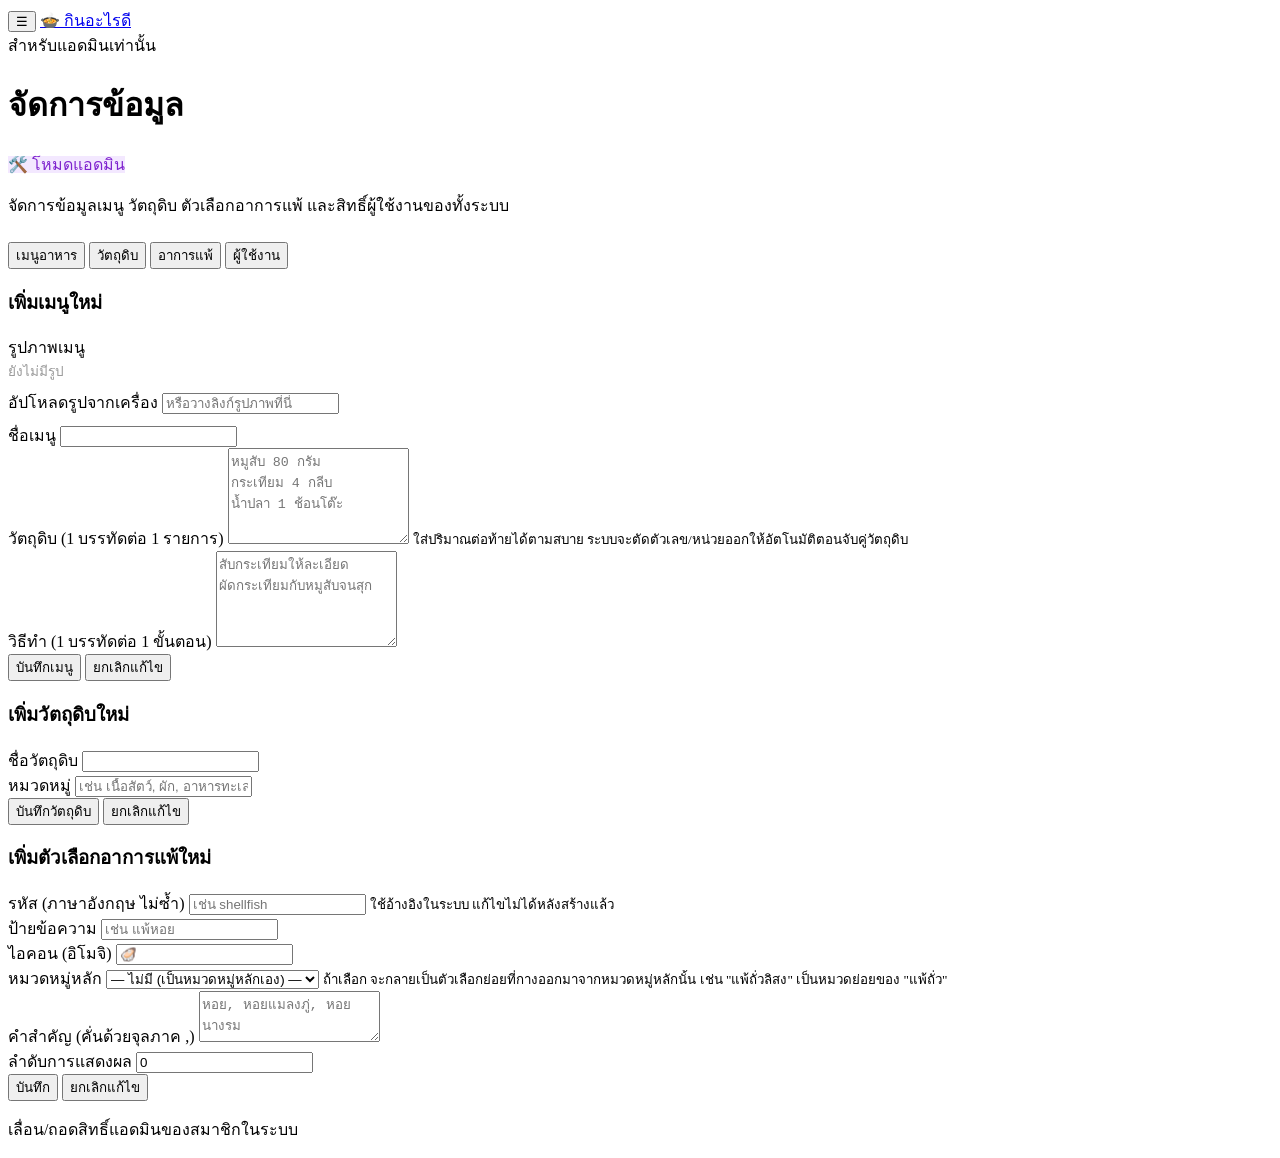
==== admin.html @ dc948e1c "Update admin.html" ====
<!DOCTYPE html>
<html lang="th">
<head>
<meta charset="UTF-8" />
<script>
  // กันหน้าวาบสีผิดธีมตอนโหลด (อ่านค่าธีมที่เคยเลือกไว้ก่อน CSS จะ paint)
  (function () {
    try {
      var t = localStorage.getItem('theme');
      document.documentElement.setAttribute('data-theme', t === 'dark' ? 'dark' : 'light');
    } catch (e) {}
  })();
</script>
<meta name="viewport" content="width=device-width, initial-scale=1.0" />
<title>แผงควบคุมแอดมิน — กินอะไรดี</title>
<link rel="preconnect" href="https://fonts.googleapis.com">
<link href="https://fonts.googleapis.com/css2?family=Noto+Sans+Thai:wght@400;500;600;700;800&display=swap" rel="stylesheet">
<link rel="stylesheet" href="css/style.css" />
</head>
<body data-page="admin">

  <div class="app-shell">
    <aside class="app-sidebar" id="app-sidebar"></aside>
    <div class="app-sidebar-overlay" id="app-sidebar-overlay"></div>

    <div class="mobile-topbar">
      <button class="mobile-topbar-toggle" aria-label="เปิดเมนู">☰</button>
      <a href="home.html" class="brand"><span class="brand-mark">🍲</span> กินอะไรดี</a>
    </div>

    <main class="app-main">
      <div class="app-main-inner">
      <span class="eyebrow">สำหรับแอดมินเท่านั้น</span>
      <div class="row-wrap" style="margin-bottom:6px">
        <h1 class="mb-0">จัดการข้อมูล</h1>
        <span class="tag" style="background:#F3E8FF; color:#7E22CE">🛠️ โหมดแอดมิน</span>
      </div>
      <p style="margin-bottom:24px">จัดการข้อมูลเมนู วัตถุดิบ ตัวเลือกอาการแพ้ และสิทธิ์ผู้ใช้งานของทั้งระบบ</p>

      <div class="tab-bar">
        <button class="tab-btn is-active" data-tab="menus">เมนูอาหาร</button>
        <button class="tab-btn" data-tab="ingredients">วัตถุดิบ</button>
        <button class="tab-btn" data-tab="allergens">อาการแพ้</button>
        <button class="tab-btn" data-tab="users">ผู้ใช้งาน</button>
      </div>

      <!-- ===== TAB: เมนูอาหาร ===== -->
      <section class="tab-panel is-active" data-tab-panel="menus">
        <div class="grid-2col">
          <div class="col-side panel">
            <h3 id="menu-form-title">เพิ่มเมนูใหม่</h3>
            <div id="menu-form-error" class="form-error"></div>
            <form id="menu-form">
              <input type="hidden" id="menu-id" />
              <div class="field">
                <label>รูปภาพเมนู</label>
                <div id="menu-image-preview-wrap" style="display:flex; align-items:center; gap:12px; margin-bottom:8px;">
                  <img id="menu-image-preview" src="" alt="" style="width:64px; height:64px; object-fit:cover; border-radius:8px; background:#F7F7F8; display:none;" />
                  <span id="menu-image-preview-empty" style="color:#999; font-size:0.85rem;">ยังไม่มีรูป</span>
                </div>
                <label for="menu-image-file" class="btn btn-outline btn-sm" style="cursor:pointer; display:inline-block; margin-bottom:8px;">
                  อัปโหลดรูปจากเครื่อง
                </label>
                <input type="file" id="menu-image-file" accept="image/jpeg, image/png, image/webp" style="display:none;" />
                <input type="url" id="menu-image" class="input" placeholder="หรือวางลิงก์รูปภาพที่นี่" />
              </div>
              <div class="field">
                <label for="menu-name">ชื่อเมนู</label>
                <input type="text" id="menu-name" class="input" required />
              </div>
              <div class="field">
                <label for="menu-ingredients">วัตถุดิบ (1 บรรทัดต่อ 1 รายการ)</label>
                <textarea id="menu-ingredients" class="input" rows="6" required placeholder="หมูสับ 80 กรัม&#10;กระเทียม 4 กลีบ&#10;น้ำปลา 1 ช้อนโต๊ะ"></textarea>
                <small>ใส่ปริมาณต่อท้ายได้ตามสบาย ระบบจะตัดตัวเลข/หน่วยออกให้อัตโนมัติตอนจับคู่วัตถุดิบ</small>
              </div>
              <div class="field">
                <label for="menu-steps">วิธีทำ (1 บรรทัดต่อ 1 ขั้นตอน)</label>
                <textarea id="menu-steps" class="input" rows="6" required placeholder="สับกระเทียมให้ละเอียด&#10;ผัดกระเทียมกับหมูสับจนสุก"></textarea>
              </div>
              <div class="row-wrap">
                <button type="submit" class="btn btn-primary">บันทึกเมนู</button>
                <button type="button" id="menu-form-cancel" class="btn btn-ghost hidden">ยกเลิกแก้ไข</button>
              </div>
            </form>
          </div>
          <div class="col-main">
            <div id="menu-list" class="admin-list"></div>
          </div>
        </div>
      </section>

      <!-- ===== TAB: วัตถุดิบ ===== -->
      <section class="tab-panel" data-tab-panel="ingredients">
        <div class="grid-2col">
          <div class="col-side panel">
            <h3 id="ingredient-form-title">เพิ่มวัตถุดิบใหม่</h3>
            <div id="ingredient-form-error" class="form-error"></div>
            <form id="ingredient-form">
              <input type="hidden" id="ingredient-id" />
              <div class="field">
                <label for="ingredient-name">ชื่อวัตถุดิบ</label>
                <input type="text" id="ingredient-name" class="input" required />
              </div>
              <div class="field">
                <label for="ingredient-category">หมวดหมู่</label>
                <input type="text" id="ingredient-category" class="input" list="ingredient-category-options" placeholder="เช่น เนื้อสัตว์, ผัก, อาหารทะเล, เครื่องปรุง" />
                <datalist id="ingredient-category-options"></datalist>
              </div>
              <div class="row-wrap">
                <button type="submit" class="btn btn-primary">บันทึกวัตถุดิบ</button>
                <button type="button" id="ingredient-form-cancel" class="btn btn-ghost hidden">ยกเลิกแก้ไข</button>
              </div>
            </form>
          </div>
          <div class="col-main">
            <div id="ingredient-list" class="admin-list"></div>
          </div>
        </div>
      </section>

      <!-- ===== TAB: อาการแพ้ ===== -->
      <section class="tab-panel" data-tab-panel="allergens">
        <div class="grid-2col">
          <div class="col-side panel">
            <h3 id="allergen-form-title">เพิ่มตัวเลือกอาการแพ้ใหม่</h3>
            <div id="allergen-form-error" class="form-error"></div>
            <form id="allergen-form">
              <div class="field">
                <label for="allergen-id">รหัส (ภาษาอังกฤษ ไม่ซ้ำ)</label>
                <input type="text" id="allergen-id" class="input" required pattern="[a-z0-9_\-]+" placeholder="เช่น shellfish" />
                <small>ใช้อ้างอิงในระบบ แก้ไขไม่ได้หลังสร้างแล้ว</small>
              </div>
              <div class="field-row two">
                <div class="field">
                  <label for="allergen-label">ป้ายข้อความ</label>
                  <input type="text" id="allergen-label" class="input" required placeholder="เช่น แพ้หอย" />
                </div>
                <div class="field">
                  <label for="allergen-icon">ไอคอน (อิโมจิ)</label>
                  <input type="text" id="allergen-icon" class="input" required placeholder="🦪" />
                </div>
              </div>
              <div class="field">
                <label for="allergen-parent">หมวดหมู่หลัก</label>
                <select id="allergen-parent" class="input">
                  <option value="">— ไม่มี (เป็นหมวดหมู่หลักเอง) —</option>
                </select>
                <small>ถ้าเลือก จะกลายเป็นตัวเลือกย่อยที่กางออกมาจากหมวดหมู่หลักนั้น เช่น "แพ้ถั่วลิสง" เป็นหมวดย่อยของ "แพ้ถั่ว"</small>
              </div>
              <div class="field">
                <label for="allergen-keywords">คำสำคัญ (คั่นด้วยจุลภาค ,)</label>
                <textarea id="allergen-keywords" class="input" rows="3" required placeholder="หอย, หอยแมลงภู่, หอยนางรม"></textarea>
              </div>
              <div class="field">
                <label for="allergen-order">ลำดับการแสดงผล</label>
                <input type="number" id="allergen-order" class="input" value="0" />
              </div>
              <div class="row-wrap">
                <button type="submit" class="btn btn-primary">บันทึก</button>
                <button type="button" id="allergen-form-cancel" class="btn btn-ghost hidden">ยกเลิกแก้ไข</button>
              </div>
            </form>
          </div>
          <div class="col-main">
            <div id="allergen-list" class="admin-list"></div>
          </div>
        </div>
      </section>

      <!-- ===== TAB: ผู้ใช้งาน ===== -->
      <section class="tab-panel" data-tab-panel="users">
        <p class="form-note" style="margin-bottom:16px">เลื่อน/ถอดสิทธิ์แอดมินของสมาชิกในระบบ</p>
        <div id="user-list" class="admin-list"></div>
      </section>

      </div>
    </main>
  </div>

  <script src="https://cdn.jsdelivr.net/npm/@supabase/supabase-js@2/dist/umd/supabase.js"></script>
  <script src="js/supabase-client.js"></script>
  <script src="js/db.js"></script>
  <script src="js/data.js"></script>
  <script src="js/ui.js"></script>
  <script src="js/guard.js"></script>
  <script src="js/admin.js"></script>
</body>
</html>
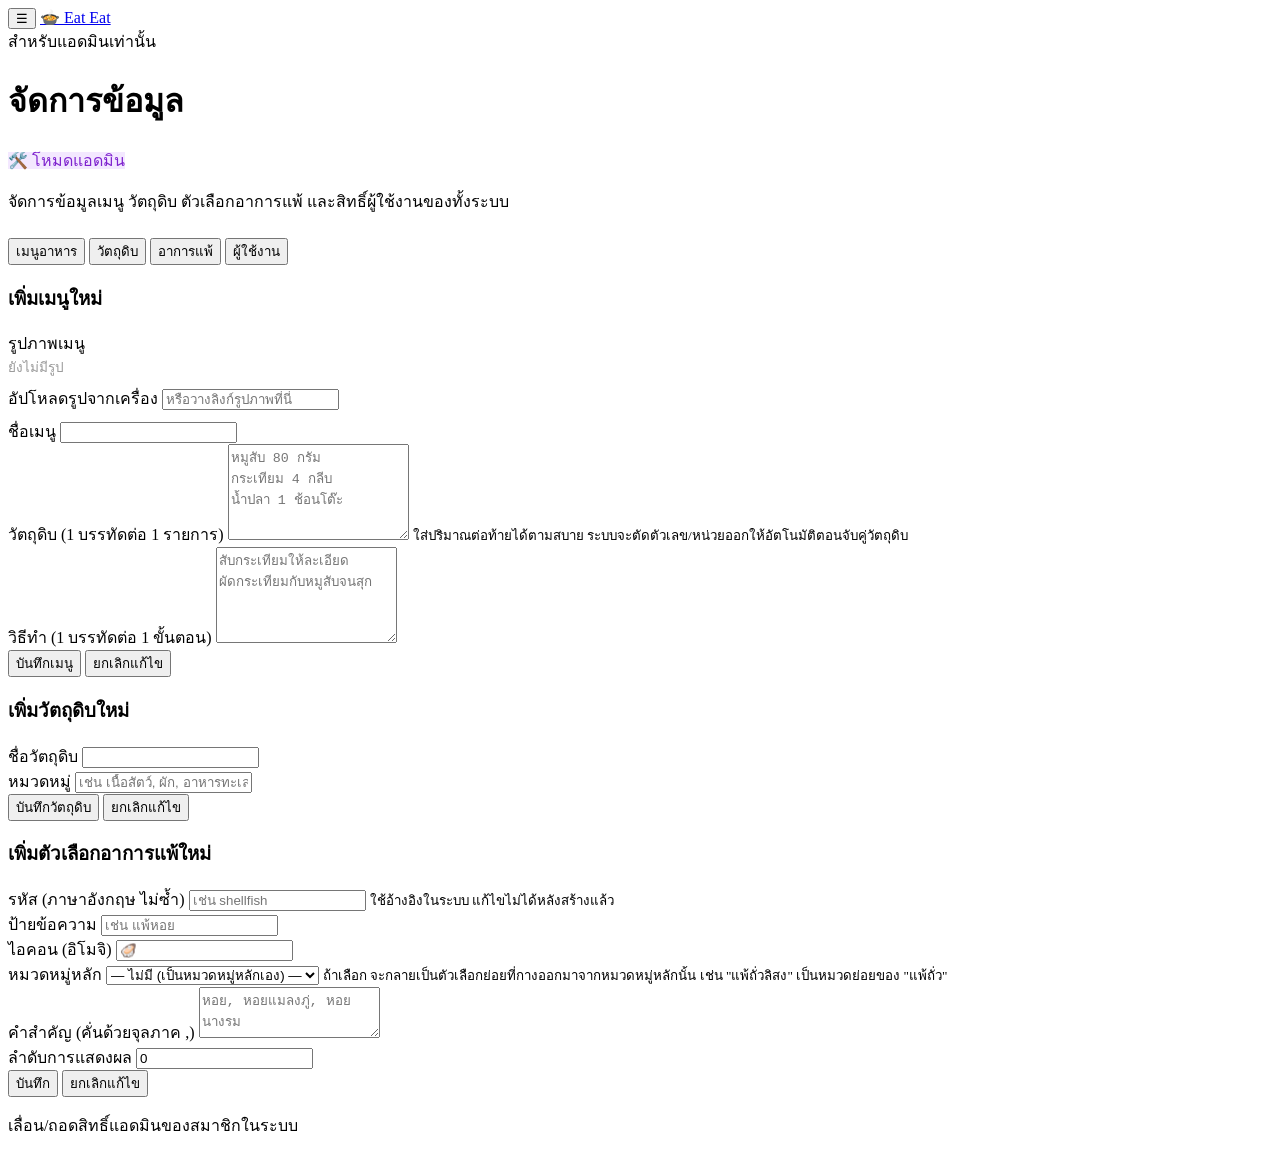
==== commit e7d90153: "Update admin.html" ====
--- a/admin.html
+++ b/admin.html
@@ -12,7 +12,7 @@
   })();
 </script>
 <meta name="viewport" content="width=device-width, initial-scale=1.0" />
-<title>แผงควบคุมแอดมิน — กินอะไรดี</title>
+<title>จัดการข้อมูล — Eat Eat</title>
 <link rel="preconnect" href="https://fonts.googleapis.com">
 <link href="https://fonts.googleapis.com/css2?family=Noto+Sans+Thai:wght@400;500;600;700;800&display=swap" rel="stylesheet">
 <link rel="stylesheet" href="css/style.css" />
@@ -25,7 +25,7 @@
 
     <div class="mobile-topbar">
       <button class="mobile-topbar-toggle" aria-label="เปิดเมนู">☰</button>
-      <a href="home.html" class="brand"><span class="brand-mark">🍲</span> กินอะไรดี</a>
+      <a href="home.html" class="brand"><span class="brand-mark">🍲</span> Eat Eat</a>
     </div>
 
     <main class="app-main">
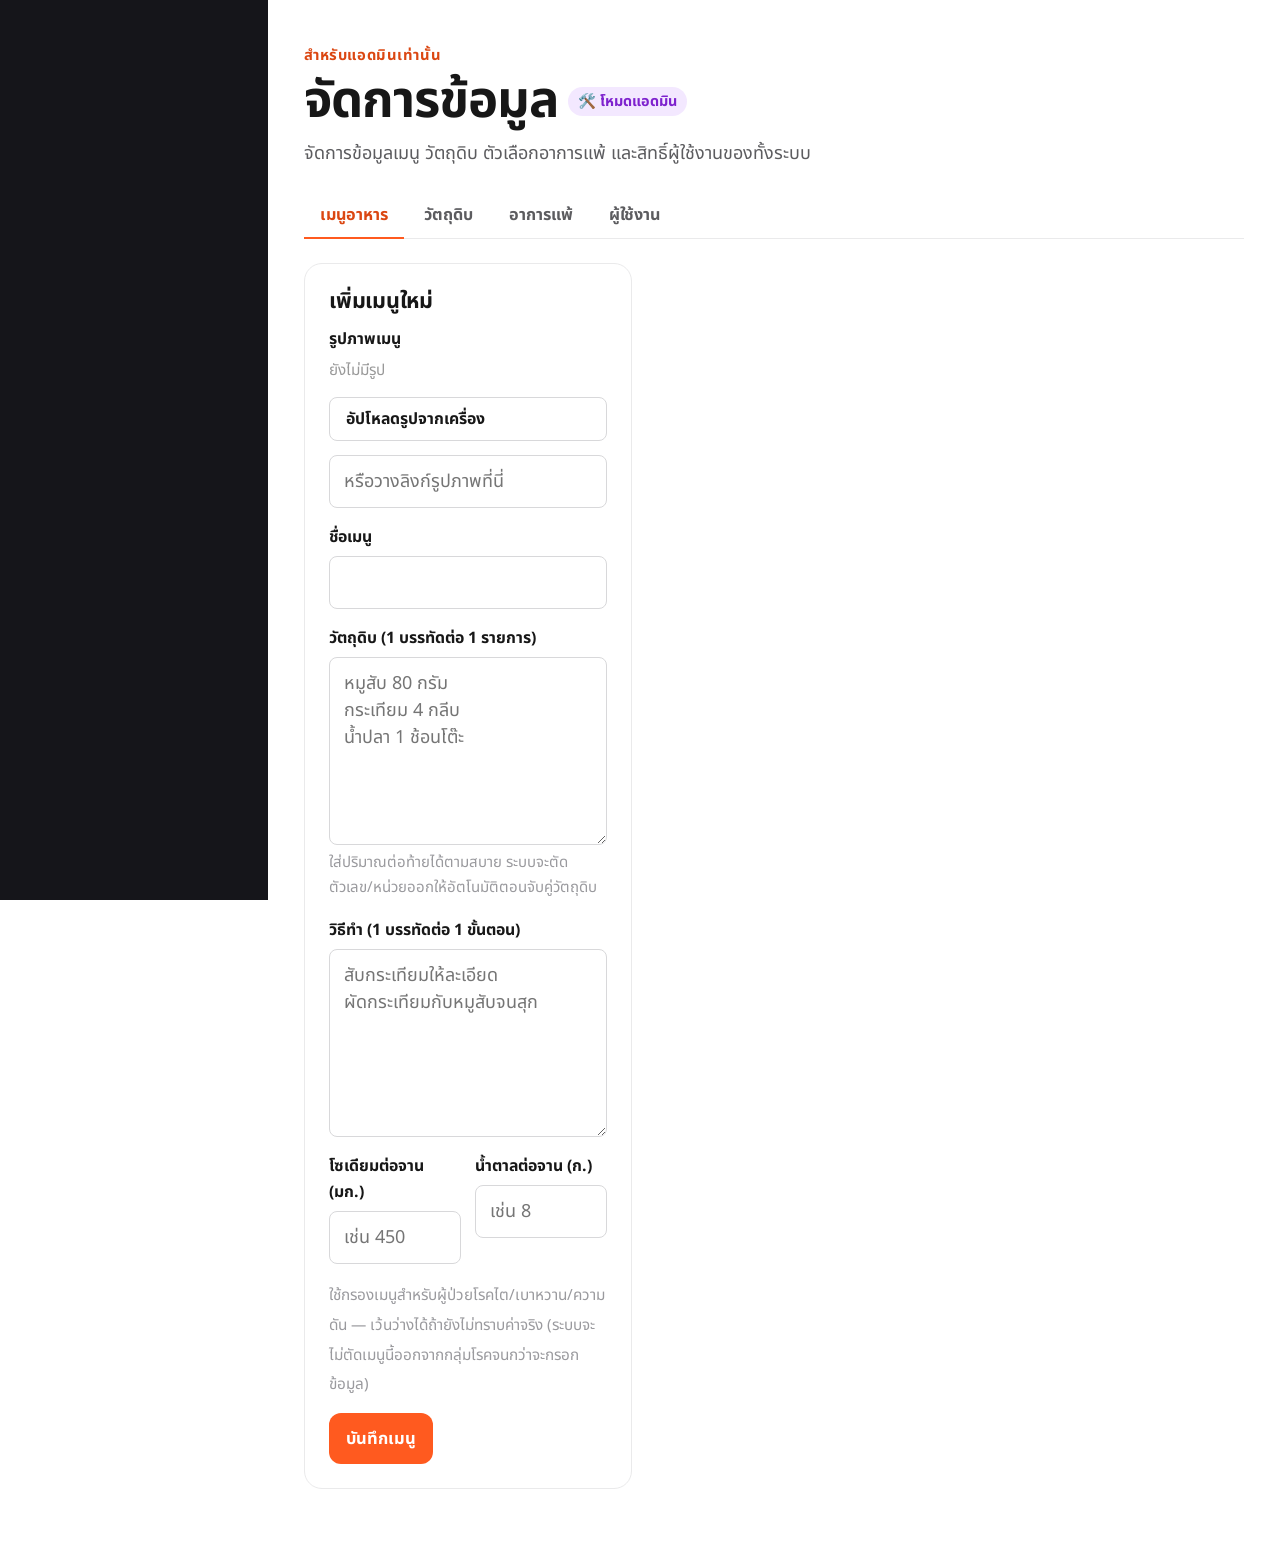
==== commit ceb458b4: "Add files via upload" ====
--- a/admin.html
+++ b/admin.html
@@ -12,7 +12,7 @@
   })();
 </script>
 <meta name="viewport" content="width=device-width, initial-scale=1.0" />
-<title>จัดการข้อมูล — Eat Eat</title>
+<title>จัดการข้อมูล — กินอะไรดี</title>
 <link rel="preconnect" href="https://fonts.googleapis.com">
 <link href="https://fonts.googleapis.com/css2?family=Noto+Sans+Thai:wght@400;500;600;700;800&display=swap" rel="stylesheet">
 <link rel="stylesheet" href="css/style.css" />
@@ -25,7 +25,7 @@
 
     <div class="mobile-topbar">
       <button class="mobile-topbar-toggle" aria-label="เปิดเมนู">☰</button>
-      <a href="home.html" class="brand"><span class="brand-mark">🍲</span> Eat Eat</a>
+      <a href="home.html" class="brand"><span class="brand-mark">🍲</span> กินอะไรดี</a>
     </div>
 
     <main class="app-main">
@@ -77,7 +77,18 @@
                 <label for="menu-steps">วิธีทำ (1 บรรทัดต่อ 1 ขั้นตอน)</label>
                 <textarea id="menu-steps" class="input" rows="6" required placeholder="สับกระเทียมให้ละเอียด&#10;ผัดกระเทียมกับหมูสับจนสุก"></textarea>
               </div>
-              <div class="row-wrap">
+              <div class="field-row two">
+                <div class="field">
+                  <label for="menu-sodium">โซเดียมต่อจาน (มก.)</label>
+                  <input type="number" id="menu-sodium" class="input" min="0" step="1" placeholder="เช่น 450" />
+                </div>
+                <div class="field">
+                  <label for="menu-sugar">น้ำตาลต่อจาน (ก.)</label>
+                  <input type="number" id="menu-sugar" class="input" min="0" step="0.1" placeholder="เช่น 8" />
+                </div>
+              </div>
+              <small class="form-note">ใช้กรองเมนูสำหรับผู้ป่วยโรคไต/เบาหวาน/ความดัน — เว้นว่างได้ถ้ายังไม่ทราบค่าจริง (ระบบจะไม่ตัดเมนูนี้ออกจากกลุ่มโรคจนกว่าจะกรอกข้อมูล)</small>
+              <div class="row-wrap" style="margin-top:14px">
                 <button type="submit" class="btn btn-primary">บันทึกเมนู</button>
                 <button type="button" id="menu-form-cancel" class="btn btn-ghost hidden">ยกเลิกแก้ไข</button>
               </div>
--- a/css/style.css
+++ b/css/style.css
@@ -0,0 +1,1409 @@
+/* =========================================================
+   ระบบแนะนำเมนูอาหาร — Stylesheet
+   ดีไซน์: โมเดิร์น เรียบง่าย มินิมอล — ขาวตัดส้ม
+   โครงสร้าง: Tokens -> Base -> Layout -> Components -> Pages -> Utilities
+   ========================================================= */
+
+/* ----------  Design tokens ---------- */
+:root {
+  /* พื้นหลังขาวสะอาด ใช้ส้มเป็นสีหลักเพียงสีเดียว ส่วนแดง/เขียวสงวนไว้
+     สื่อความหมายเชิงความปลอดภัยของอาหาร (แพ้/ปลอดภัย) เท่านั้น */
+  --bg: #FFFFFF;
+  --surface: #FFFFFF;
+  --surface-alt: #F7F7F8;
+  --surface-sunken: #F2F2F3;
+
+  --ink: #171717;
+  --ink-soft: #5C5C5F;
+  --ink-faint: #9A9A9E;
+
+  --primary: #FF5A1F;
+  --primary-dark: #DB4712;
+  --primary-darker: #B93A0D;
+  --primary-tint: #FFE7DA;
+  --primary-tint-soft: #FFF3EC;
+
+  --danger: #DC2626;
+  --danger-dark: #B91C1C;
+  --danger-tint: #FCE8E6;
+
+  --success: #16A34A;
+  --success-dark: #15803D;
+  --success-tint: #E6F6EB;
+
+  --border: #EAEAEB;
+  --border-strong: #D8D8DA;
+
+  --radius-sm: 8px;
+  --radius-md: 12px;
+  --radius-lg: 18px;
+  --radius-pill: 999px;
+
+  --shadow-sm: 0 1px 2px rgba(23, 23, 23, 0.06);
+  --shadow-md: 0 16px 40px -16px rgba(23, 23, 23, 0.22);
+
+  --font-display: 'Noto Sans Thai', 'Inter', sans-serif;
+  --font-body: 'Noto Sans Thai', 'Inter', sans-serif;
+
+  --container: 1180px;
+  --nav-h: 64px;
+
+  /* โทนกลับสี ("ชิพเข้ม") สำหรับ toast/ปุ่ม-dark/แท็บที่ active — ตั้งเป็นโทเคนแยก
+     เพราะความหมายของมันคือ "เน้นสุด" ไม่ใช่ "สีตัวอักษร" เหมือน --ink เลยต้องสลับขั้ว
+     กันเองเวลาเปลี่ยนธีม ไม่ผูกกับ --ink โดยตรง */
+  --contrast-bg: #171717;
+  --contrast-text: #FFFFFF;
+
+  /* Sidebar ของโซนสมาชิก/แอดมินตั้งใจให้มืดเสมอไม่ว่าจะสลับธีมไหน เพื่อให้ยังดู
+     เป็นแถบควบคุมที่แยกจากพื้นที่เนื้อหาชัดเจน */
+  --sidebar-bg: #15151a;
+
+  --navbar-bg: rgba(255, 255, 255, 0.9);
+}
+
+/* ---------- ธีมมืด ---------- */
+:root[data-theme="dark"] {
+  --bg: #121214;
+  --surface: #1B1B1F;
+  --surface-alt: #232327;
+  --surface-sunken: #1A1A1D;
+
+  --ink: #F2F2F2;
+  --ink-soft: #B9B9BE;
+  --ink-faint: #7A7A80;
+
+  --primary: #FF6A33;
+  --primary-dark: #FF8255;
+  --primary-darker: #FFA37A;
+  --primary-tint: #3A2015;
+  --primary-tint-soft: #2A160F;
+
+  --danger: #F87171;
+  --danger-dark: #FCA5A5;
+  --danger-tint: #3B1617;
+
+  --success: #4ADE80;
+  --success-dark: #86EFAC;
+  --success-tint: #11291A;
+
+  --border: #2A2A30;
+  --border-strong: #3A3A42;
+
+  --shadow-sm: 0 1px 2px rgba(0, 0, 0, 0.5);
+  --shadow-md: 0 16px 40px -16px rgba(0, 0, 0, 0.65);
+
+  --contrast-bg: #F2F2F2;
+  --contrast-text: #121214;
+
+  --navbar-bg: rgba(18, 18, 20, 0.86);
+}
+
+/* จุดที่ยังอ้างอิงสีตายตัวแทนโทเคน (เพิ่มเข้ามาทีหลังในหน้า Home/การ์ดข่าว ฯลฯ)
+   ปรับให้เข้ากับธีมมืดเป็นรายจุดตรงนี้ */
+:root[data-theme="dark"] .chip button { background: rgba(255, 255, 255, 0.1); }
+:root[data-theme="dark"] .chip button:hover { background: rgba(255, 255, 255, 0.18); }
+:root[data-theme="dark"] .overlay { background: rgba(0, 0, 0, 0.6); }
+:root[data-theme="dark"] .home-title { color: var(--ink); }
+:root[data-theme="dark"] .home-subtitle { color: var(--ink-soft); }
+:root[data-theme="dark"] .section-title { color: var(--ink); }
+:root[data-theme="dark"] .news-card { background: var(--surface); border-color: var(--border); box-shadow: none; }
+:root[data-theme="dark"] .news-card:hover { border-color: var(--primary); box-shadow: var(--shadow-sm); }
+:root[data-theme="dark"] .news-icon { background: var(--primary-tint-soft); }
+:root[data-theme="dark"] .news-card-title { color: var(--ink); }
+:root[data-theme="dark"] .news-card-desc { color: var(--ink-soft); }
+:root[data-theme="dark"] .btn-action { background: var(--surface); color: var(--primary); border-color: var(--primary); }
+:root[data-theme="dark"] .btn-action:hover { background: var(--primary); color: #fff; }
+:root[data-theme="dark"] .btn-dark:hover { background: #ffffff; }
+:root[data-theme="dark"] .menu-card-media,
+:root[data-theme="dark"] .history-thumb,
+:root[data-theme="dark"] .recommend-image-wrapper { background-color: var(--surface-alt); }
+:root[data-theme="dark"] .mobile-topbar { background: var(--surface); border-bottom-color: var(--border); }
+:root[data-theme="dark"] .mobile-topbar-toggle { background: var(--surface-alt); border-color: var(--border-strong); color: var(--ink); }
+
+/* ---------- 2. Reset & base ---------- */
+* { box-sizing: border-box; }
+html {
+  scroll-behavior: smooth;
+  font-size: 112.5%; /* 18px base — ขยายขนาดตัวอักษรทั้งเว็บให้อ่านง่ายขึ้น (rem ทั้งไฟล์อิงจากค่านี้) */
+}
+
+body {
+  margin: 0;
+  background: var(--bg);
+  color: var(--ink);
+  font-family: var(--font-body);
+  font-size: 1rem;
+  line-height: 1.65;
+  -webkit-font-smoothing: antialiased;
+  transition: background-color 0.2s ease, color 0.2s ease;
+}
+
+h1, h2, h3, h4 {
+  font-family: var(--font-display);
+  font-weight: 700;
+  letter-spacing: -0.01em;
+  line-height: 1.25;
+  margin: 0 0 0.5em;
+  color: var(--ink);
+}
+
+h1 { font-size: clamp(1.9rem, 1.4rem + 2vw, 2.9rem); letter-spacing: -0.02em; }
+h2 { font-size: clamp(1.4rem, 1.2rem + 1vw, 1.9rem); letter-spacing: -0.015em; }
+h3 { font-size: 1.2rem; }
+h4 { font-size: 1rem; }
+
+p { margin: 0 0 1em; color: var(--ink-soft); max-width: 62ch; }
+
+a { color: var(--primary-dark); text-decoration: none; }
+a:hover { text-decoration: underline; }
+
+img { max-width: 100%; display: block; }
+
+button { font-family: inherit; }
+
+:focus-visible {
+  outline: 2px solid var(--primary);
+  outline-offset: 2px;
+}
+
+@media (prefers-reduced-motion: reduce) {
+  *, *::before, *::after {
+    animation-duration: 0.001ms !important;
+    transition-duration: 0.001ms !important;
+  }
+}
+
+/* ---------- 3. Layout helpers ---------- */
+.container {
+  width: 100%;
+  max-width: var(--container);
+  margin-inline: auto;
+  padding-inline: 20px;
+}
+
+.page-main { padding-top: calc(var(--nav-h) + 32px); padding-bottom: 80px; min-height: 100vh; }
+
+.grid-2col {
+  display: grid;
+  grid-template-columns: 1fr;
+  gap: 24px;
+}
+
+@media (min-width: 900px) {
+  .grid-2col {
+    grid-template-columns: 328px 1fr;
+    align-items: start;
+  }
+  .grid-2col > .col-side {
+    position: sticky;
+    top: calc(var(--nav-h) + 24px);
+  }
+}
+
+.stack { display: flex; flex-direction: column; gap: 14px; }
+.row { display: flex; align-items: center; gap: 10px; }
+.row-wrap { display: flex; align-items: center; gap: 10px; flex-wrap: wrap; }
+.spread { display: flex; align-items: center; justify-content: space-between; gap: 12px; }
+
+.section { padding: 56px 0; }
+.section-tight { padding: 32px 0; }
+
+/* หัวข้อทั้งหมดในหน้า Home ให้ใช้ฟอนต์หัวข้อของระบบ */
+.home-title,
+.hero-title,
+.section-title,
+.news-card-title {
+  font-family: var(--font-display);
+}
+
+/* รายละเอียดและปุ่ม ให้ใช้ฟอนต์เนื้อหาของระบบ */
+.home-subtitle,
+.hero-desc,
+.news-card-desc,
+.btn-action {
+  font-family: var(--font-body);
+}
+/* ---------- 4. Navbar ---------- */
+.navbar {
+  position: fixed;
+  inset: 0 0 auto 0;
+  height: var(--nav-h);
+  background: var(--navbar-bg);
+  backdrop-filter: blur(8px);
+  border-bottom: 1px solid var(--border);
+  z-index: 100;
+  transition: background-color 0.2s ease, border-color 0.2s ease;
+}
+
+.navbar-right {
+  display: flex;
+  align-items: center;
+  gap: 10px;
+}
+
+/* ---------- ปุ่มสลับธีมมืด/สว่าง ---------- */
+.theme-toggle {
+  display: inline-flex;
+  align-items: center;
+  justify-content: center;
+  width: 38px;
+  height: 38px;
+  flex-shrink: 0;
+  border-radius: var(--radius-pill);
+  border: 1px solid var(--border-strong);
+  background: var(--surface);
+  color: var(--ink);
+  font-size: 1.05rem;
+  line-height: 1;
+  cursor: pointer;
+  transition: border-color 0.12s ease, background 0.12s ease, transform 0.12s ease;
+}
+.theme-toggle:hover { border-color: var(--primary); color: var(--primary-dark); }
+.theme-toggle:active { transform: scale(0.92); }
+
+.theme-toggle-sidebar {
+  background: rgba(255, 255, 255, 0.08);
+  border-color: rgba(255, 255, 255, 0.18);
+  color: #fff;
+}
+.theme-toggle-sidebar:hover { background: rgba(255, 255, 255, 0.16); border-color: rgba(255, 255, 255, 0.3); color: #fff; }
+
+.navbar .container {
+  height: 100%;
+  display: flex;
+  align-items: center;
+  justify-content: space-between;
+}
+
+.brand {
+  display: flex;
+  align-items: center;
+  gap: 10px;
+  font-family: var(--font-display);
+  font-weight: 800;
+  font-size: 1.1rem;
+  color: var(--ink);
+  letter-spacing: -0.01em;
+}
+.brand:hover { text-decoration: none; }
+.brand-mark {
+  width: 32px; height: 32px;
+  border-radius: var(--radius-sm);
+  background: var(--primary);
+  color: #fff;
+  display: grid; place-items: center;
+  font-size: 1rem;
+}
+
+.nav-links {
+  display: flex;
+  align-items: center;
+  gap: 4px;
+}
+
+.nav-link {
+  color: var(--ink-soft);
+  font-weight: 600;
+  font-size: 0.9rem;
+  padding: 8px 14px;
+  border-radius: var(--radius-pill);
+}
+.nav-link:hover { background: var(--surface-alt); text-decoration: none; color: var(--ink); }
+.nav-link.is-active { background: var(--contrast-bg); color: var(--contrast-text); }
+
+.nav-toggle {
+  display: none;
+  border: 1px solid var(--border-strong);
+  background: var(--surface);
+  border-radius: var(--radius-sm);
+  padding: 8px 10px;
+  cursor: pointer;
+}
+
+@media (max-width: 760px) {
+  .nav-links {
+    position: fixed;
+    top: var(--nav-h);
+    left: 0; right: 0;
+    background: var(--surface);
+    border-bottom: 1px solid var(--border);
+    flex-direction: column;
+    align-items: stretch;
+    padding: 10px;
+    gap: 4px;
+    transform: translateY(-8px);
+    opacity: 0;
+    pointer-events: none;
+    transition: transform 0.18s ease, opacity 0.18s ease;
+    box-shadow: var(--shadow-md);
+  }
+  .nav-links.is-open { transform: translateY(0); opacity: 1; pointer-events: auto; }
+  .nav-link { padding: 12px 14px; border-radius: var(--radius-sm); }
+  .nav-toggle { display: block; }
+}
+
+/* ---------- 5. Buttons ---------- */
+.btn {
+  display: inline-flex;
+  align-items: center;
+  justify-content: center;
+  gap: 8px;
+  border: 1px solid transparent;
+  border-radius: var(--radius-md);
+  padding: 12px 16px;
+  font-weight: 700;
+  font-size: 0.92rem;
+  cursor: pointer;
+  transition: transform 0.12s ease, box-shadow 0.12s ease, background 0.12s ease, border-color 0.12s ease;
+  white-space: nowrap;
+}
+.btn:hover { text-decoration: none; }
+.btn:active { transform: translateY(1px); }
+
+.btn-primary { background: var(--primary); color: #fff; }
+.btn-primary:hover { background: var(--primary-dark); }
+
+.btn-dark { background: var(--contrast-bg); color: var(--contrast-text); }
+.btn-dark:hover { background: #000; }
+
+.btn-outline { background: var(--surface); border-color: var(--border-strong); color: var(--ink); }
+.btn-outline:hover { border-color: var(--primary); color: var(--primary-dark); }
+
+.btn-ghost { background: transparent; color: var(--ink-soft); border-color: transparent; }
+.btn-ghost:hover { background: var(--surface-alt); color: var(--ink); }
+
+.btn-danger-outline { background: transparent; border-color: var(--danger); color: var(--danger); }
+.btn-danger-outline:hover { background: var(--danger-tint); }
+
+.btn-block { width: 100%; }
+.btn-sm { padding: 8px 16px; font-size: 0.85rem; border-radius: var(--radius-sm); }
+.btn[disabled] { opacity: 0.5; cursor: not-allowed; }
+
+/* ---------- 6. Cards & surfaces ---------- */
+.card {
+  background: var(--surface);
+  border: 1px solid var(--border);
+  border-radius: var(--radius-md);
+  padding: 22px;
+}
+
+.panel {
+  background: var(--surface);
+  border: 1px solid var(--border);
+  border-radius: var(--radius-lg);
+  padding: 24px;
+}
+
+.eyebrow {
+  color: var(--primary-dark);
+  font-weight: 700;
+  font-size: 0.82rem;
+  text-transform: uppercase;
+  letter-spacing: 0.04em;
+}
+
+/* ---------- 7. Forms ---------- */
+.field { display: flex; flex-direction: column; gap: 6px; margin-bottom: 16px; }
+.field label { font-weight: 700; font-size: 0.88rem; }
+.field small { color: var(--ink-faint); font-weight: 400; }
+
+.field-error {
+  display: none;
+  color: var(--danger);
+  font-size: 0.82rem;
+  font-weight: 600;
+}
+.field-error.is-visible { display: block; }
+
+.input, select.input, textarea.input {
+  width: 100%;
+  padding: 12px 14px;
+  border: 1px solid var(--border-strong);
+  border-radius: var(--radius-sm);
+  background: var(--surface);
+  color: var(--ink);
+  font-family: inherit;
+  font-size: 1rem;
+  transition: border-color 0.12s ease, box-shadow 0.12s ease;
+}
+.input:focus { border-color: var(--primary); box-shadow: 0 0 0 3px var(--primary-tint); outline: none; }
+
+.field-row { display: grid; grid-template-columns: 1fr; gap: 14px; }
+@media (min-width: 560px) {
+  .field-row.two { grid-template-columns: 1fr 1fr; }
+}
+
+.form-error {
+  background: var(--danger-tint);
+  color: var(--danger-dark);
+  border-radius: var(--radius-sm);
+  padding: 10px 14px;
+  font-size: 0.9rem;
+  font-weight: 600;
+  display: none;
+}
+.form-error.is-visible { display: block; }
+
+.form-note {
+  color: var(--ink-faint);
+  font-size: 0.85rem;
+}
+
+/* ---------- 8. Ingredient / condition chip picker ---------- */
+.picker-search { position: relative; }
+.picker-results {
+  position: absolute;
+  top: calc(100% + 6px);
+  left: 0; right: 0;
+  background: var(--surface);
+  border: 1px solid var(--border);
+  border-radius: var(--radius-sm);
+  box-shadow: var(--shadow-md);
+  max-height: 240px;
+  overflow-y: auto;
+  z-index: 20;
+  display: none;
+}
+.picker-results.is-open { display: block; }
+.picker-option {
+  padding: 10px 14px;
+  cursor: pointer;
+  display: flex;
+  justify-content: space-between;
+  gap: 10px;
+  font-size: 0.92rem;
+}
+.picker-option:hover, .picker-option.is-highlighted { background: var(--primary-tint-soft); }
+.picker-option .cat { color: var(--ink-faint); font-size: 0.84rem; }
+
+.chip-list { display: flex; flex-wrap: wrap; gap: 8px; margin-top: 10px; min-height: 34px; }
+.chip {
+  display: inline-flex;
+  align-items: center;
+  gap: 6px;
+  background: var(--primary-tint);
+  color: var(--primary-darker);
+  border-radius: var(--radius-pill);
+  padding: 6px 8px 6px 14px;
+  font-size: 0.87rem;
+  font-weight: 600;
+}
+.chip button {
+  border: none;
+  background: rgba(0,0,0,0.06);
+  color: inherit;
+  width: 20px; height: 20px;
+  border-radius: 50%;
+  cursor: pointer;
+  line-height: 1;
+  font-size: 0.85rem;
+}
+.chip button:hover { background: rgba(0,0,0,0.14); }
+.chip-empty { color: var(--ink-faint); font-size: 0.88rem; padding: 6px 0; }
+
+.condition-grid { display: grid; grid-template-columns: repeat(auto-fill, minmax(150px, 1fr)); gap: 10px; }
+.condition-toggle {
+  display: flex; align-items: center; gap: 8px;
+  border: 1.5px solid var(--border-strong);
+  border-radius: var(--radius-sm);
+  padding: 10px 12px;
+  cursor: pointer;
+  background: var(--surface);
+  font-weight: 600;
+  font-size: 0.87rem;
+  transition: border-color 0.12s ease, background 0.12s ease;
+}
+.condition-toggle input { accent-color: var(--primary); }
+.condition-toggle.is-checked {
+  border-color: var(--primary);
+  background: var(--primary-tint-soft);
+  color: var(--primary-darker);
+}
+
+/* ---------- Condition picker: หมวดใหญ่ + ตัวเลือกย่อย ---------- */
+.condition-group {
+  grid-column: 1 / -1;
+  border: 1.5px solid var(--border-strong);
+  border-radius: var(--radius-sm);
+  overflow: hidden;
+  background: var(--surface);
+}
+.condition-group-header {
+  width: 100%;
+  display: flex;
+  align-items: center;
+  justify-content: space-between;
+  gap: 8px;
+  border: none;
+  background: var(--surface-alt);
+  padding: 10px 12px;
+  font-weight: 700;
+  font-size: 0.87rem;
+  font-family: inherit;
+  color: var(--ink);
+  cursor: pointer;
+}
+.condition-group-chevron {
+  transition: transform 0.15s ease;
+  color: var(--ink-faint);
+}
+.condition-group.is-open .condition-group-chevron { transform: rotate(180deg); }
+.condition-group-children {
+  display: none;
+  grid-template-columns: repeat(auto-fill, minmax(150px, 1fr));
+  gap: 10px;
+  padding: 12px;
+}
+.condition-group.is-open .condition-group-children { display: grid; }
+.condition-toggle-sub {
+  padding: 9px 12px;
+  font-size: 0.85rem;
+  font-weight: 500;
+  background: var(--surface);
+}
+
+/* ---------- แถวปุ่มรีเซ็ตตัวกรอง ---------- */
+.filter-actions {
+  display: flex;
+  justify-content: flex-end;
+  margin-top: 10px;
+}
+.btn-reset {
+  background: transparent;
+  color: var(--ink-faint);
+  border-color: transparent;
+  padding: 6px 10px;
+  font-size: 0.85rem;
+}
+.btn-reset:hover { color: var(--danger); background: var(--danger-tint); }
+
+/* ---------- 9. Result list (recipes) ---------- */
+.result-meta { color: var(--ink-soft); font-size: 0.9rem; }
+
+.result-list { display: flex; flex-direction: column; gap: 10px; }
+
+.result-row {
+  display: grid;
+  /* 1. ปรับคอลัมน์แรกจาก 56px เป็น 120px และรองรับ 4 คอลัมน์ (รูป, เปอร์เซ็นต์, ข้อความ, ปุ่ม) */
+  grid-template-columns: 120px auto 1fr auto;
+  align-items: center;
+  gap: 16px;
+  background: var(--surface);
+  border: 1px solid var(--border);
+  border-radius: var(--radius-md);
+  padding: 14px 16px;
+  cursor: pointer;
+  transition: border-color 0.12s ease, box-shadow 0.12s ease, transform 0.12s ease;
+}
+
+/* 2. เพิ่มสไตล์ให้รูปภาพในรายการผลลัพธ์มีขนาด 120x120px */
+.result-row img {
+  width: 120px;
+  height: 120px;
+  object-fit: cover;
+  border-radius: var(--radius-sm);
+}
+.result-row:hover { border-color: var(--primary); box-shadow: var(--shadow-sm); transform: translateY(-1px); }
+
+.match-ring {
+  width: 48px; height: 48px;
+  border-radius: 50%;
+  display: grid; place-items: center;
+  font-weight: 800;
+  font-size: 0.9rem;
+  color: #fff;
+  background: conic-gradient(var(--primary) calc(var(--pct, 0) * 1%), var(--surface-sunken) 0);
+  position: relative;
+}
+.match-ring::after {
+  content: attr(data-pct) "%";
+  position: absolute;
+  inset: 4px;
+  border-radius: 50%;
+  background: var(--surface);
+  color: var(--ink);
+  display: grid; place-items: center;
+  font-size: 0.78rem;
+  font-weight: 700;
+}
+
+.result-title { font-family: var(--font-display); font-weight: 700; font-size: 1.02rem; margin-bottom: 4px; }
+.result-tags { display: flex; flex-wrap: wrap; gap: 6px; }
+.tag {
+  font-size: 0.8rem;
+  font-weight: 700;
+  padding: 3px 10px;
+  border-radius: var(--radius-pill);
+  background: var(--surface-alt);
+  color: var(--ink-soft);
+}
+.tag-ready { background: var(--success-tint); color: var(--success-dark); }
+.tag-missing { background: var(--primary-tint); color: var(--primary-darker); }
+.tag-nodata { opacity: .6; font-style: italic; }
+.tag-fave { background: var(--danger-tint); color: var(--danger-dark); }
+
+.result-action { color: var(--ink-faint); font-size: 1.3rem; }
+
+.empty-state {
+  text-align: center;
+  padding: 60px 20px;
+  color: var(--ink-soft);
+}
+.empty-state .glyph { font-size: 2.6rem; margin-bottom: 10px; }
+
+/* ---------- 10. Modal / drawer (menu detail) ---------- */
+.overlay {
+  position: fixed; inset: 0;
+  background: rgba(23, 23, 23, 0.45);
+  display: none;
+  z-index: 200;
+}
+.overlay.is-open { display: block; }
+
+.drawer {
+  position: fixed;
+  top: 0; right: 0; bottom: 0;
+  width: 100%;
+  max-width: 560px;
+  background: var(--surface);
+  box-shadow: var(--shadow-md);
+  transform: translateX(100%);
+  transition: transform 0.22s ease;
+  z-index: 201;
+  display: flex;
+  flex-direction: column;
+}
+.overlay.is-open .drawer { transform: translateX(0); }
+
+.drawer-head {
+  padding: 20px 24px;
+  border-bottom: 1px solid var(--border);
+  display: flex;
+  justify-content: space-between;
+  align-items: flex-start;
+  gap: 12px;
+}
+.drawer-close {
+  border: none; background: var(--surface-alt);
+  width: 34px; height: 34px; border-radius: 50%;
+  cursor: pointer; font-size: 1rem; flex-shrink: 0;
+}
+.drawer-close:hover { background: var(--primary-tint); color: var(--primary-darker); }
+.drawer-body { padding: 24px; overflow-y: auto; flex: 1; }
+.drawer-foot { padding: 16px 24px; border-top: 1px solid var(--border); display: flex; gap: 10px; align-items: center; }
+
+.ingredient-line {
+  display: flex; justify-content: space-between; gap: 12px;
+  padding: 8px 0; border-bottom: 1px dashed var(--border);
+  font-size: 0.92rem;
+}
+.ingredient-line:last-child { border-bottom: none; }
+.ingredient-line .have { color: var(--success-dark); font-weight: 700; }
+.ingredient-line .missing { color: var(--ink-faint); }
+
+.step-list { list-style: none; margin: 0; padding: 0; counter-reset: step; }
+.step-list li {
+  counter-increment: step;
+  display: flex; gap: 14px;
+  padding: 10px 0;
+}
+.step-list li::before {
+  content: counter(step);
+  flex-shrink: 0;
+  width: 26px; height: 26px;
+  border-radius: 50%;
+  background: var(--primary-tint);
+  color: var(--primary-darker);
+  font-weight: 800;
+  font-size: 0.8rem;
+  display: grid; place-items: center;
+}
+
+.rating-stars { display: flex; gap: 4px; font-size: 1.35rem; }
+.rating-stars button { background: none; border: none; cursor: pointer; color: var(--border-strong); padding: 0; }
+.rating-stars button.is-active, .rating-stars button:hover { color: var(--primary); }
+
+/* ---------- 11. Toast ---------- */
+.toast-host {
+  position: fixed; bottom: 20px; left: 50%;
+  transform: translateX(-50%);
+  z-index: 300;
+  display: flex; flex-direction: column; gap: 8px;
+  align-items: center;
+}
+.toast {
+  background: var(--contrast-bg);
+  color: var(--contrast-text);
+  padding: 12px 20px;
+  border-radius: var(--radius-pill);
+  font-size: 0.9rem;
+  font-weight: 600;
+  box-shadow: var(--shadow-md);
+  animation: toast-in 0.18s ease;
+}
+.toast.toast-danger { background: var(--danger-dark); }
+.toast.toast-success { background: var(--success-dark); }
+@keyframes toast-in {
+  from { opacity: 0; transform: translateY(8px); }
+  to { opacity: 1; transform: translateY(0); }
+}
+
+/* ---------- 12. Hero (landing) ---------- */
+.hero {
+  padding: 64px 0 40px;
+  display: grid;
+  gap: 32px;
+}
+@media (min-width: 900px) {
+  .hero { grid-template-columns: 1.1fr 0.9fr; align-items: center; }
+}
+.hero-copy .eyebrow { display: block; margin-bottom: 10px; }
+.hero-copy h1 { margin-bottom: 18px; }
+.hero-copy .lede { font-size: 1.08rem; max-width: 46ch; }
+.hero-actions { display: flex; flex-wrap: wrap; gap: 12px; margin-top: 26px; }
+
+.mode-card {
+  background: var(--surface);
+  border: 1px solid var(--border);
+  border-radius: var(--radius-lg);
+  padding: 26px;
+  display: flex;
+  flex-direction: column;
+  gap: 10px;
+  height: 100%;
+  transition: border-color 0.15s ease, box-shadow 0.15s ease;
+}
+.mode-card:hover { border-color: var(--primary); box-shadow: var(--shadow-sm); }
+.mode-card .glyph {
+  font-size: 1.5rem;
+  width: 44px; height: 44px;
+  display: grid; place-items: center;
+  background: var(--primary-tint-soft);
+  border-radius: var(--radius-md);
+}
+.mode-cards { display: grid; gap: 16px; grid-template-columns: 1fr; }
+@media (min-width: 640px) { .mode-cards { grid-template-columns: 1fr 1fr; } }
+
+/* ---------- Menu preview grid (index.html) ---------- */
+.menu-preview-grid {
+  display: grid;
+  gap: 16px;
+  grid-template-columns: repeat(2, 1fr);
+}
+@media (min-width: 640px) { .menu-preview-grid { grid-template-columns: repeat(4, 1fr); } }
+
+.menu-preview-card {
+  display: block;
+  background: var(--surface);
+  border: 1px solid var(--border);
+  border-radius: var(--radius-lg);
+  overflow: hidden;
+  text-decoration: none;
+  color: inherit;
+  transition: border-color 0.15s ease, box-shadow 0.15s ease, transform 0.15s ease;
+}
+.menu-preview-card:hover { border-color: var(--primary); box-shadow: var(--shadow-md); transform: translateY(-2px); }
+.menu-preview-card.skeleton {
+  height: 190px;
+  background: linear-gradient(100deg, var(--surface-alt) 30%, var(--border) 50%, var(--surface-alt) 70%);
+  background-size: 200% 100%;
+  animation: skeleton-shine 1.4s ease-in-out infinite;
+}
+@keyframes skeleton-shine {
+  0% { background-position: 200% 0; }
+  100% { background-position: -200% 0; }
+}
+.menu-preview-media { width: 100%; aspect-ratio: 4/3; overflow: hidden; background: var(--surface-alt); }
+.menu-preview-media img { width: 100%; height: 100%; object-fit: cover; display: block; }
+.menu-preview-fallback {
+  width: 100%; height: 100%;
+  display: grid; place-items: center;
+  font-size: 2.4rem;
+}
+.menu-preview-name {
+  padding: 12px 14px;
+  font-weight: 700;
+  font-size: 0.92rem;
+}
+
+/* ---------- Menu carousel (hero, index.html) ---------- */
+.menu-carousel { display: flex; flex-direction: column; }
+.carousel-viewport {
+  position: relative;
+  width: 100%;
+  aspect-ratio: 4/3;
+  border-radius: var(--radius-md);
+  overflow: hidden;
+  background: var(--surface-alt);
+}
+.carousel-track {
+  display: flex;
+  height: 100%;
+  transition: transform 0.5s cubic-bezier(0.65, 0, 0.35, 1);
+}
+.carousel-slide {
+  position: relative;
+  flex: 0 0 100%;
+  width: 100%;
+  height: 100%;
+  display: block;
+  text-decoration: none;
+  color: inherit;
+}
+.carousel-slide.skeleton {
+  background: linear-gradient(100deg, var(--surface-alt) 30%, var(--border) 50%, var(--surface-alt) 70%);
+  background-size: 200% 100%;
+  animation: skeleton-shine 1.4s ease-in-out infinite;
+}
+.carousel-slide img,
+.carousel-slide .menu-preview-fallback {
+  width: 100%;
+  height: 100%;
+  object-fit: cover;
+  display: block;
+  font-size: 3rem;
+}
+.carousel-caption {
+  position: absolute;
+  left: 0; right: 0; bottom: 0;
+  padding: 28px 16px 14px;
+  background: linear-gradient(to top, rgba(0,0,0,0.65), rgba(0,0,0,0));
+  color: #fff;
+  font-weight: 700;
+  font-size: 1rem;
+}
+.carousel-dots {
+  display: flex;
+  justify-content: center;
+  gap: 8px;
+  margin-top: 14px;
+}
+.carousel-dot {
+  width: 9px; height: 9px;
+  border-radius: 50%;
+  border: none;
+  background: var(--border-strong);
+  cursor: pointer;
+  padding: 0;
+  transition: background 0.15s ease, transform 0.15s ease;
+}
+.carousel-dot.is-active { background: var(--primary); transform: scale(1.2); }
+
+/* ---------- Steps grid (index.html, Step การใช้งาน) ---------- */
+.steps-grid {
+  display: grid;
+  gap: 18px;
+  grid-template-columns: repeat(2, 1fr);
+}
+@media (min-width: 760px) { .steps-grid { grid-template-columns: repeat(4, 1fr); } }
+
+.step-card-lg {
+  background: var(--surface);
+  border: 1px solid var(--border);
+  border-radius: var(--radius-lg);
+  padding: 26px 20px;
+  text-align: center;
+  transition: border-color 0.15s ease, box-shadow 0.15s ease;
+}
+.step-card-lg:hover { border-color: var(--primary); box-shadow: var(--shadow-sm); }
+.step-num {
+  display: inline-grid;
+  place-items: center;
+  width: 44px; height: 44px;
+  border-radius: 50%;
+  background: var(--primary);
+  color: #fff;
+  font-family: var(--font-display);
+  font-weight: 800;
+  font-size: 1.05rem;
+  margin-bottom: 14px;
+}
+.step-card-lg h3 { margin: 0 0 8px; font-size: 1.02rem; }
+.step-card-lg p { margin: 0; color: var(--ink-soft); font-size: 0.88rem; line-height: 1.55; }
+
+.flow-figure {
+  background: var(--surface);
+  border: 1px solid var(--border);
+  border-radius: var(--radius-lg);
+  padding: 22px;
+}
+.flow-steps { list-style: none; margin: 0; padding: 0; display: flex; flex-direction: column; gap: 0; }
+.flow-steps li {
+  display: flex; align-items: flex-start; gap: 14px;
+  padding: 14px 0;
+  border-bottom: 1px dashed var(--border);
+}
+.flow-steps li:last-child { border-bottom: none; }
+.flow-steps .n {
+  width: 28px; height: 28px; border-radius: 50%;
+  background: var(--primary); color: #fff;
+  display: grid; place-items: center;
+  font-weight: 800; font-size: 0.82rem; flex-shrink: 0;
+}
+.flow-steps strong { display: block; font-size: 0.94rem; }
+.flow-steps span { color: var(--ink-soft); font-size: 0.85rem; }
+
+/* ---------- 13. Feature comparison table ---------- */
+.compare-table { width: 100%; border-collapse: collapse; background: var(--surface); border: 1px solid var(--border); border-radius: var(--radius-md); overflow: hidden; }
+.compare-table th, .compare-table td {
+  padding: 12px 16px; text-align: left; border-bottom: 1px solid var(--border); font-size: 0.89rem;
+}
+.compare-table th { background: var(--surface-alt); font-family: var(--font-display); font-weight: 700; }
+.compare-table tr:last-child td { border-bottom: none; }
+.compare-table td.center, .compare-table th.center { text-align: center; }
+.tick { color: var(--success-dark); font-weight: 800; }
+.dash { color: var(--ink-faint); }
+
+/* ---------- 14b. Admin panel: tabs + editable list rows ---------- */
+.tab-bar {
+  display: flex;
+  gap: 4px;
+  border-bottom: 1px solid var(--border);
+  margin-bottom: 24px;
+  flex-wrap: wrap;
+}
+.tab-btn {
+  background: none;
+  border: none;
+  padding: 10px 16px;
+  font-weight: 700;
+  font-size: 0.9rem;
+  color: var(--ink-soft);
+  cursor: pointer;
+  border-bottom: 2px solid transparent;
+  margin-bottom: -1px;
+}
+.tab-btn:hover { color: var(--ink); }
+.tab-btn.is-active { color: var(--primary-dark); border-bottom-color: var(--primary); }
+
+.tab-panel { display: none; }
+.tab-panel.is-active { display: block; }
+
+.admin-list { display: flex; flex-direction: column; gap: 8px; }
+.admin-row {
+  display: flex;
+  align-items: center;
+  justify-content: space-between;
+  gap: 12px;
+  background: var(--surface);
+  border: 1px solid var(--border);
+  border-radius: var(--radius-md);
+  padding: 12px 16px;
+}
+.admin-row .info { min-width: 0; }
+.admin-row .title { font-weight: 700; font-size: 0.95rem; }
+.admin-row .meta { font-size: 0.8rem; color: var(--ink-faint); }
+.admin-row .actions { display: flex; gap: 6px; flex-shrink: 0; }
+.admin-badge {
+  font-size: 0.8rem; font-weight: 700; padding: 3px 10px;
+  border-radius: var(--radius-pill); background: var(--surface-alt); color: var(--ink-soft);
+}
+.admin-badge.is-admin { background: var(--primary-tint); color: var(--primary-darker); }
+
+/* ---------- 14b. App shell — เลย์เอาต์แบบ sidebar สำหรับพื้นที่สมาชิก/แอดมิน
+   (ต่างจากหน้า guest/marketing ที่ใช้ navbar บนแบบเดิม เพื่อให้รู้สึกว่า
+   "เข้าสู่ระบบแล้ว" ชัดเจน — โทนมืด ink ตัดกับพื้นที่เนื้อหาขาวด้านขวา) ---------- */
+.app-shell { min-height: 100vh; }
+
+.app-sidebar {
+  position: fixed;
+  top: 0; bottom: 0; left: 0;
+  width: 268px;
+  background: var(--sidebar-bg);
+  color: #fff;
+  display: flex;
+  flex-direction: column;
+  padding: 22px 16px;
+  z-index: 150;
+  overflow-y: auto;
+}
+
+.sidebar-brand {
+  display: flex; align-items: center; gap: 10px;
+  font-family: var(--font-display); font-weight: 800; font-size: 1.15rem;
+  color: #fff; margin-bottom: 24px; padding: 0 6px;
+}
+.sidebar-brand:hover { text-decoration: none; }
+
+.sidebar-user {
+  display: flex; align-items: center; gap: 12px;
+  padding: 12px; margin-bottom: 22px;
+  background: rgba(255, 255, 255, 0.07);
+  border-radius: var(--radius-md);
+}
+.avatar-sidebar { background: var(--primary); }
+.sidebar-user-info { min-width: 0; }
+.sidebar-user-name {
+  font-weight: 700; font-size: 0.92rem; color: #fff;
+  overflow: hidden; text-overflow: ellipsis; white-space: nowrap;
+}
+
+.role-badge {
+  display: inline-block; margin-top: 5px;
+  font-size: 0.72rem; font-weight: 800; padding: 2px 10px;
+  border-radius: var(--radius-pill); letter-spacing: 0.02em;
+}
+.role-badge-member { background: rgba(255, 255, 255, 0.16); color: #fff; }
+.role-badge-admin { background: #A855F7; color: #fff; }
+
+.sidebar-nav { display: flex; flex-direction: column; gap: 2px; flex: 1; }
+.sidebar-link {
+  display: flex; align-items: center; gap: 12px;
+  padding: 11px 12px; border-radius: var(--radius-sm);
+  color: rgba(255, 255, 255, 0.72); font-weight: 600; font-size: 0.94rem;
+}
+.sidebar-link:hover { background: rgba(255, 255, 255, 0.08); color: #fff; text-decoration: none; }
+.sidebar-link.is-active { background: var(--primary); color: #fff; }
+.sidebar-link.is-admin-link { color: #E9D5FF; }
+.sidebar-link.is-admin-link:hover { background: rgba(168, 85, 247, 0.18); }
+.sidebar-link.is-admin-link.is-active { background: #A855F7; color: #fff; }
+.sidebar-link-icon { font-size: 1.1rem; line-height: 1; }
+.sidebar-divider { height: 1px; background: rgba(255, 255, 255, 0.12); margin: 10px 4px; }
+
+.sidebar-logout {
+  margin-top: 16px;
+  background: transparent; border: 1px solid rgba(255, 255, 255, 0.2);
+  color: rgba(255, 255, 255, 0.85); border-radius: var(--radius-sm);
+  padding: 10px 12px; font-weight: 700; cursor: pointer; font-size: 0.9rem;
+  font-family: inherit;
+}
+.sidebar-logout:hover { background: rgba(255, 255, 255, 0.08); }
+
+.mobile-topbar {
+  display: none;
+  position: fixed; top: 0; left: 0; right: 0; height: var(--nav-h);
+  background: var(--surface); border-bottom: 1px solid var(--border);
+  align-items: center; gap: 14px; padding: 0 16px; z-index: 140;
+}
+.mobile-topbar-toggle {
+  border: 1px solid var(--border-strong); background: var(--surface);
+  border-radius: var(--radius-sm); padding: 8px 10px; cursor: pointer;
+}
+
+.app-sidebar-overlay {
+  display: none;
+  position: fixed; inset: 0; background: rgba(0, 0, 0, 0.42); z-index: 149;
+}
+
+.app-main { margin-left: 268px; min-height: 100vh; padding: 40px 36px 64px; }
+.app-main-inner { max-width: 1080px; }
+
+@media (max-width: 900px) {
+  .app-sidebar {
+    transform: translateX(-100%);
+    transition: transform 0.2s ease;
+    padding-top: calc(var(--nav-h) + 14px);
+    width: 82vw;
+    max-width: 300px;
+  }
+  body.sidebar-open .app-sidebar { transform: translateX(0); }
+  body.sidebar-open .app-sidebar-overlay { display: block; }
+  .mobile-topbar { display: flex; }
+  .app-main { margin-left: 0; padding: calc(var(--nav-h) + 24px) 18px 50px; }
+}
+
+/* ---------- 14. Dashboard / profile ---------- */
+.stat-grid { display: grid; grid-template-columns: repeat(auto-fit, minmax(150px, 1fr)); gap: 12px; }
+.stat-card { background: var(--surface); border: 1px solid var(--border); border-radius: var(--radius-md); padding: 18px; }
+.stat-card .num { font-family: var(--font-display); font-size: 1.7rem; font-weight: 800; color: var(--primary-dark); }
+.stat-card .lbl { color: var(--ink-soft); font-size: 0.85rem; }
+
+.avatar {
+  width: 52px; height: 52px; border-radius: 50%;
+  background: var(--primary); color: #fff;
+  display: grid; place-items: center;
+  font-family: var(--font-display); font-weight: 800; font-size: 1.2rem;
+  flex-shrink: 0;
+}
+
+.quick-links { display: grid; gap: 12px; grid-template-columns: repeat(auto-fit, minmax(200px, 1fr)); }
+.quick-link {
+  background: var(--surface); border: 1px solid var(--border); border-radius: var(--radius-md);
+  padding: 20px; display: flex; flex-direction: column; gap: 8px; color: var(--ink);
+  transition: border-color 0.12s ease, box-shadow 0.12s ease;
+}
+.quick-link:hover { border-color: var(--primary); text-decoration: none; box-shadow: var(--shadow-sm); }
+.quick-link .glyph { font-size: 1.5rem; }
+
+/* ---------- 15. Auth pages ---------- */
+.auth-shell {
+  min-height: 100vh;
+  display: grid;
+  place-items: center;
+  padding: calc(var(--nav-h) + 24px) 20px 40px;
+}
+.auth-card { width: 100%; max-width: 420px; }
+.auth-switch { text-align: center; margin-top: 16px; font-size: 0.92rem; color: var(--ink-soft); }
+
+/* ---------- 17. Utilities ---------- */
+.text-center { text-align: center; }
+.mt-0 { margin-top: 0; }
+.mb-0 { margin-bottom: 0; }
+.muted { color: var(--ink-faint); }
+.hidden { display: none !important; }
+.sr-only {
+  position: absolute; width: 1px; height: 1px;
+  padding: 0; margin: -1px; overflow: hidden;
+  clip: rect(0,0,0,0); white-space: nowrap; border: 0;
+}
+/* จัดสไตล์รูปภาพการ์ดเมนู */
+.menu-card-media,
+.history-thumb,
+.recommend-image-wrapper {
+  width: 100%;
+  height: 180px; /* ปรับความสูงตามต้องการ */
+  overflow: hidden;
+  border-radius: 8px 8px 0 0;
+  background-color: #f3f4f6;
+}
+.menu-card-img {
+  width: 100%;
+  height: 100%;
+  object-fit: cover; /* ตัดภาพให้อยู่ในอัตราส่วนพอดี */
+  object-position: center;
+  transition: transform 0.3s ease;
+}
+
+.menu-card:hover .menu-card-img,
+.recommend-card:hover .menu-card-img {
+  transform: scale(1.05); /* เอฟเฟกต์ซูมเล็กน้อยเมื่อนำเมาส์ไปชี้ */
+}
+
+/* ปรับแต่ง Thumbnail สำหรับหน้า History (กรณีแสดงเป็นแนวนอน) */
+.history-card {
+  display: flex;
+  align-items: center;
+  gap: 12px;
+}
+
+.history-thumb {
+  width: 80px;
+  height: 80px;
+  flex-shrink: 0;
+  border-radius: 8px;
+}
+/* =========================================
+   Home Page Styles (หน้าหลัก)
+========================================= */
+.home-container {
+  max-width: 1000px;
+  width: 100%;
+  /* เอา margin-left: 260px ออก เพราะ .app-main เว้นที่ให้แล้ว จะได้ไม่โดนดันเบิ้ลสองรอบ */
+  padding: 10px 0 40px 0;
+  font-family: var(--font-body);
+}
+
+.home-header { margin-bottom: 32px; }
+.home-title {
+  font-family: var(--font-display);
+  font-size: 2rem;
+  font-weight: 700;
+  color: #222;
+  margin: 0;
+}
+.home-subtitle {
+  font-family: var(--font-body);
+  color: #666;
+  font-size: 1rem;
+  margin-top: 8px;
+}
+.hero-banner {
+  background: linear-gradient(135deg, #FF5A1F 0%, #FF8C66 100%);
+  color: white;
+  padding: 40px;
+  border-radius: 20px;
+  margin-bottom: 40px;
+  box-shadow: 0 10px 30px rgba(255, 90, 31, 0.2);
+  position: relative;
+  overflow: hidden;
+}
+.hero-banner::after {
+  content: "";
+  position: absolute;
+  top: -50px;
+  right: -50px;
+  width: 200px;
+  height: 200px;
+  background: rgba(255, 255, 255, 0.1);
+  border-radius: 50%;
+}
+.hero-title {
+  font-family: var(--font-display);
+  margin: 0 0 12px 0;
+  font-size: 1.8rem;
+  font-weight: 700;
+  position: relative;
+  z-index: 1;
+}
+.hero-desc {
+  font-family: var(--font-body);
+  margin: 0;
+  line-height: 1.6;
+  font-size: 1.05rem;
+  max-width: 85%;
+  opacity: 0.95;
+  position: relative;
+  z-index: 1;
+}
+.section-title {
+  font-family: var(--font-display);
+  font-size: 1.3rem;
+  font-weight: 600;
+  color: #333;
+  margin: 0 0 20px 0;
+}
+.news-grid {
+  display: grid;
+  grid-template-columns: repeat(auto-fit, minmax(300px, 1fr));
+  gap: 24px;
+}
+.news-card {
+  background: #ffffff;
+  border: 1px solid #eaeaea;
+  padding: 32px;
+  border-radius: 16px;
+  transition: all 0.3s ease;
+  box-shadow: 0 4px 15px rgba(0,0,0,0.02);
+  display: flex;
+  flex-direction: column;
+}
+.news-card:hover {
+  transform: translateY(-6px);
+  box-shadow: 0 12px 25px rgba(0,0,0,0.08);
+  border-color: #ffd0c0;
+}
+.news-icon {
+  font-size: 2.5rem;
+  margin-bottom: 20px;
+  background: #fff5f0;
+  width: 64px;
+  height: 64px;
+  display: flex;
+  align-items: center;
+  justify-content: center;
+  border-radius: 16px;
+}
+.news-card-title {
+  font-family: var(--font-display);
+  margin: 0 0 12px 0;
+  font-size: 1.2rem;
+  color: #222;
+}
+.news-card-desc {
+  font-family: var(--font-body);
+  margin: 0 0 24px 0;
+  color: #666;
+  font-size: 0.95rem;
+  line-height: 1.6;
+  flex-grow: 1;
+}
+.btn-action {
+  font-family: var(--font-body);
+  align-self: flex-start;
+  padding: 10px 24px;
+  background: #fff;
+  color: #FF5A1F;
+  border: 1px solid #FF5A1F;
+  border-radius: 8px;
+  font-weight: 600;
+  text-decoration: none;
+  transition: all 0.2s;
+}
+.btn-action:hover {
+  background: #FF5A1F;
+  color: #fff;
+}
+footer.site-footer {
+  border-top: 1px solid var(--border);
+  padding: 28px 0;
+  color: var(--ink-faint);
+  font-size: 0.85rem;
+  text-align: center;
+}
+
+/* ========================================== */
+/* จัดระเบียบหน้าจอมือถือ (Responsive Mobile) */
+/* ========================================== */
+html, body {
+  max-width: 100% !important;
+  overflow-x: hidden !important;
+}
+
+@media (max-width: 768px) {
+  .app-shell {
+    display: block !important;
+    width: 100% !important;
+    overflow-x: hidden !important;
+  }
+
+  .app-main {
+    width: 100% !important;
+    max-width: 100% !important;
+    margin-left: 0 !important;
+    padding: 16px !important;
+    box-sizing: border-box;
+  }
+
+  .app-main-inner, 
+  .banner, 
+  .card, 
+  .hero-card {
+    max-width: 100% !important;
+    box-sizing: border-box;
+  }
+
+  /* แถบเมนู Topbar ด้านบน */
+  .mobile-topbar {
+    display: flex !important;
+    align-items: center;
+    justify-content: space-between;
+    padding: 10px 16px;
+    background: var(--surface);
+    border-bottom: 1px solid var(--border);
+    position: sticky;
+    top: 0;
+    z-index: 99;
+    width: 100%;
+  }
+
+  .mobile-topbar-toggle {
+    background: var(--surface-alt);
+    border: 1px solid var(--border-strong);
+    border-radius: 6px;
+    padding: 6px 10px;
+    font-size: 1.2rem;
+    cursor: pointer;
+    color: var(--ink);
+  }
+
+  /* ตั้งค่า Sidebar บนมือถือ */
+  .app-sidebar {
+    position: fixed !important;
+    top: 0;
+    left: 0;
+    bottom: 0;
+    width: 270px !important;
+    height: 100vh;
+    background: var(--sidebar-bg);
+    z-index: 9999 !important;
+    transform: translateX(-100%) !important;
+    transition: transform 0.3s cubic-bezier(0.4, 0, 0.2, 1) !important;
+    box-shadow: 4px 0 16px rgba(0,0,0,0.15);
+  }
+
+  body.sidebar-open .app-sidebar {
+    transform: translateX(0) !important;
+  }
+
+  .app-sidebar-overlay {
+    display: none;
+    position: fixed;
+    inset: 0;
+    background: rgba(0, 0, 0, 0.5);
+    z-index: 9998;
+  }
+
+  body.sidebar-open .app-sidebar-overlay {
+    display: block !important;
+  }
+}
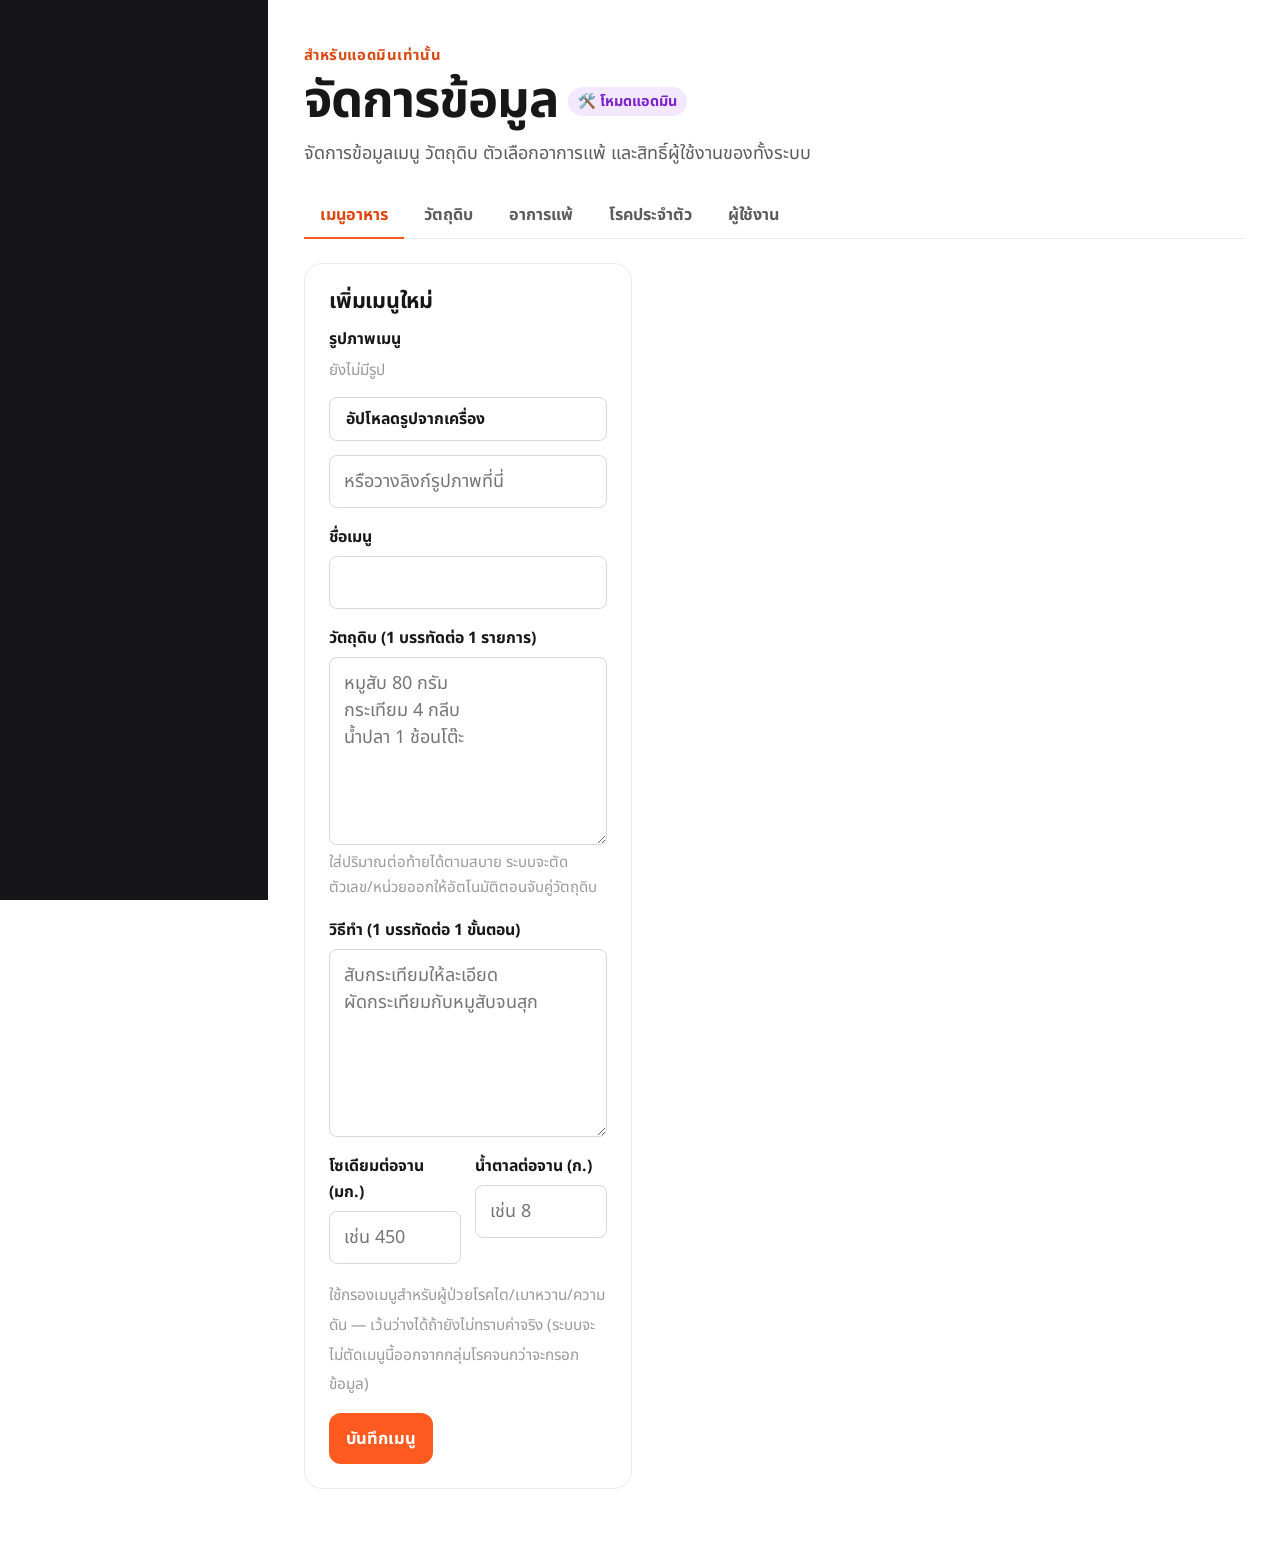
==== commit 1ce80d30: "Update admin.html" ====
--- a/admin.html
+++ b/admin.html
@@ -12,7 +12,7 @@
   })();
 </script>
 <meta name="viewport" content="width=device-width, initial-scale=1.0" />
-<title>จัดการข้อมูล — กินอะไรดี</title>
+<title>จัดการข้อมูล — EAT EAT</title>
 <link rel="preconnect" href="https://fonts.googleapis.com">
 <link href="https://fonts.googleapis.com/css2?family=Noto+Sans+Thai:wght@400;500;600;700;800&display=swap" rel="stylesheet">
 <link rel="stylesheet" href="css/style.css" />
@@ -25,7 +25,7 @@
 
     <div class="mobile-topbar">
       <button class="mobile-topbar-toggle" aria-label="เปิดเมนู">☰</button>
-      <a href="home.html" class="brand"><span class="brand-mark">🍲</span> กินอะไรดี</a>
+      <a href="home.html" class="brand"><span class="brand-mark">🍲</span> EAT EAT</a>
     </div>
 
     <main class="app-main">
@@ -41,6 +41,7 @@
         <button class="tab-btn is-active" data-tab="menus">เมนูอาหาร</button>
         <button class="tab-btn" data-tab="ingredients">วัตถุดิบ</button>
         <button class="tab-btn" data-tab="allergens">อาการแพ้</button>
+        <button class="tab-btn" data-tab="conditions">โรคประจำตัว</button>
         <button class="tab-btn" data-tab="users">ผู้ใช้งาน</button>
       </div>
 
@@ -174,6 +175,59 @@
           </div>
           <div class="col-main">
             <div id="allergen-list" class="admin-list"></div>
+          </div>
+        </div>
+      </section>
+
+      <!-- ===== TAB: โรคประจำตัว ===== -->
+      <section class="tab-panel" data-tab-panel="conditions">
+        <div class="grid-2col">
+          <div class="col-side panel">
+            <h3 id="condition-form-title">เพิ่มโรคประจำตัวใหม่</h3>
+            <div id="condition-form-error" class="form-error"></div>
+            <form id="condition-form">
+              <div class="field">
+                <label for="condition-id">รหัส (ภาษาอังกฤษ ไม่ซ้ำ)</label>
+                <input type="text" id="condition-id" class="input" required pattern="[a-z0-9_\-]+" placeholder="เช่น diabetes" />
+                <small>ใช้อ้างอิงในระบบและโปรไฟล์ผู้ใช้ แก้ไขไม่ได้หลังสร้างแล้ว</small>
+              </div>
+              <div class="field-row two">
+                <div class="field">
+                  <label for="condition-label">ป้ายข้อความ</label>
+                  <input type="text" id="condition-label" class="input" required placeholder="เช่น โรคเบาหวาน" />
+                </div>
+                <div class="field">
+                  <label for="condition-icon">ไอคอน (อิโมจิ)</label>
+                  <input type="text" id="condition-icon" class="input" required placeholder="🩸" />
+                </div>
+              </div>
+              <div class="field-row two">
+                <div class="field">
+                  <label for="condition-sodium">โซเดียมสูงสุดต่อมื้อ (มก.)</label>
+                  <input type="number" id="condition-sodium" class="input" min="0" placeholder="เว้นว่าง = ไม่จำกัด" />
+                </div>
+                <div class="field">
+                  <label for="condition-sugar">น้ำตาลสูงสุดต่อมื้อ (ก.)</label>
+                  <input type="number" id="condition-sugar" class="input" min="0" placeholder="เว้นว่าง = ไม่จำกัด" />
+                </div>
+              </div>
+              <div class="field">
+                <label for="condition-daily-sodium">โซเดียมสูงสุดต่อวัน (มก.) — ใช้แสดงที่มาของเกณฑ์</label>
+                <input type="number" id="condition-daily-sodium" class="input" min="0" placeholder="เว้นว่างได้" />
+                <small>เกณฑ์ต่อมื้อ = เกณฑ์ต่อวัน ÷ 3 (ค่าเบื้องต้น ให้ผู้เชี่ยวชาญตรวจก่อนใช้จริง)</small>
+              </div>
+              <div class="field">
+                <label for="condition-order">ลำดับการแสดงผล</label>
+                <input type="number" id="condition-order" class="input" value="0" />
+              </div>
+              <div class="row-wrap">
+                <button type="submit" class="btn btn-primary">บันทึก</button>
+                <button type="button" id="condition-form-cancel" class="btn btn-ghost hidden">ยกเลิกแก้ไข</button>
+              </div>
+            </form>
+          </div>
+          <div class="col-main">
+            <div id="condition-list" class="admin-list"></div>
           </div>
         </div>
       </section>
